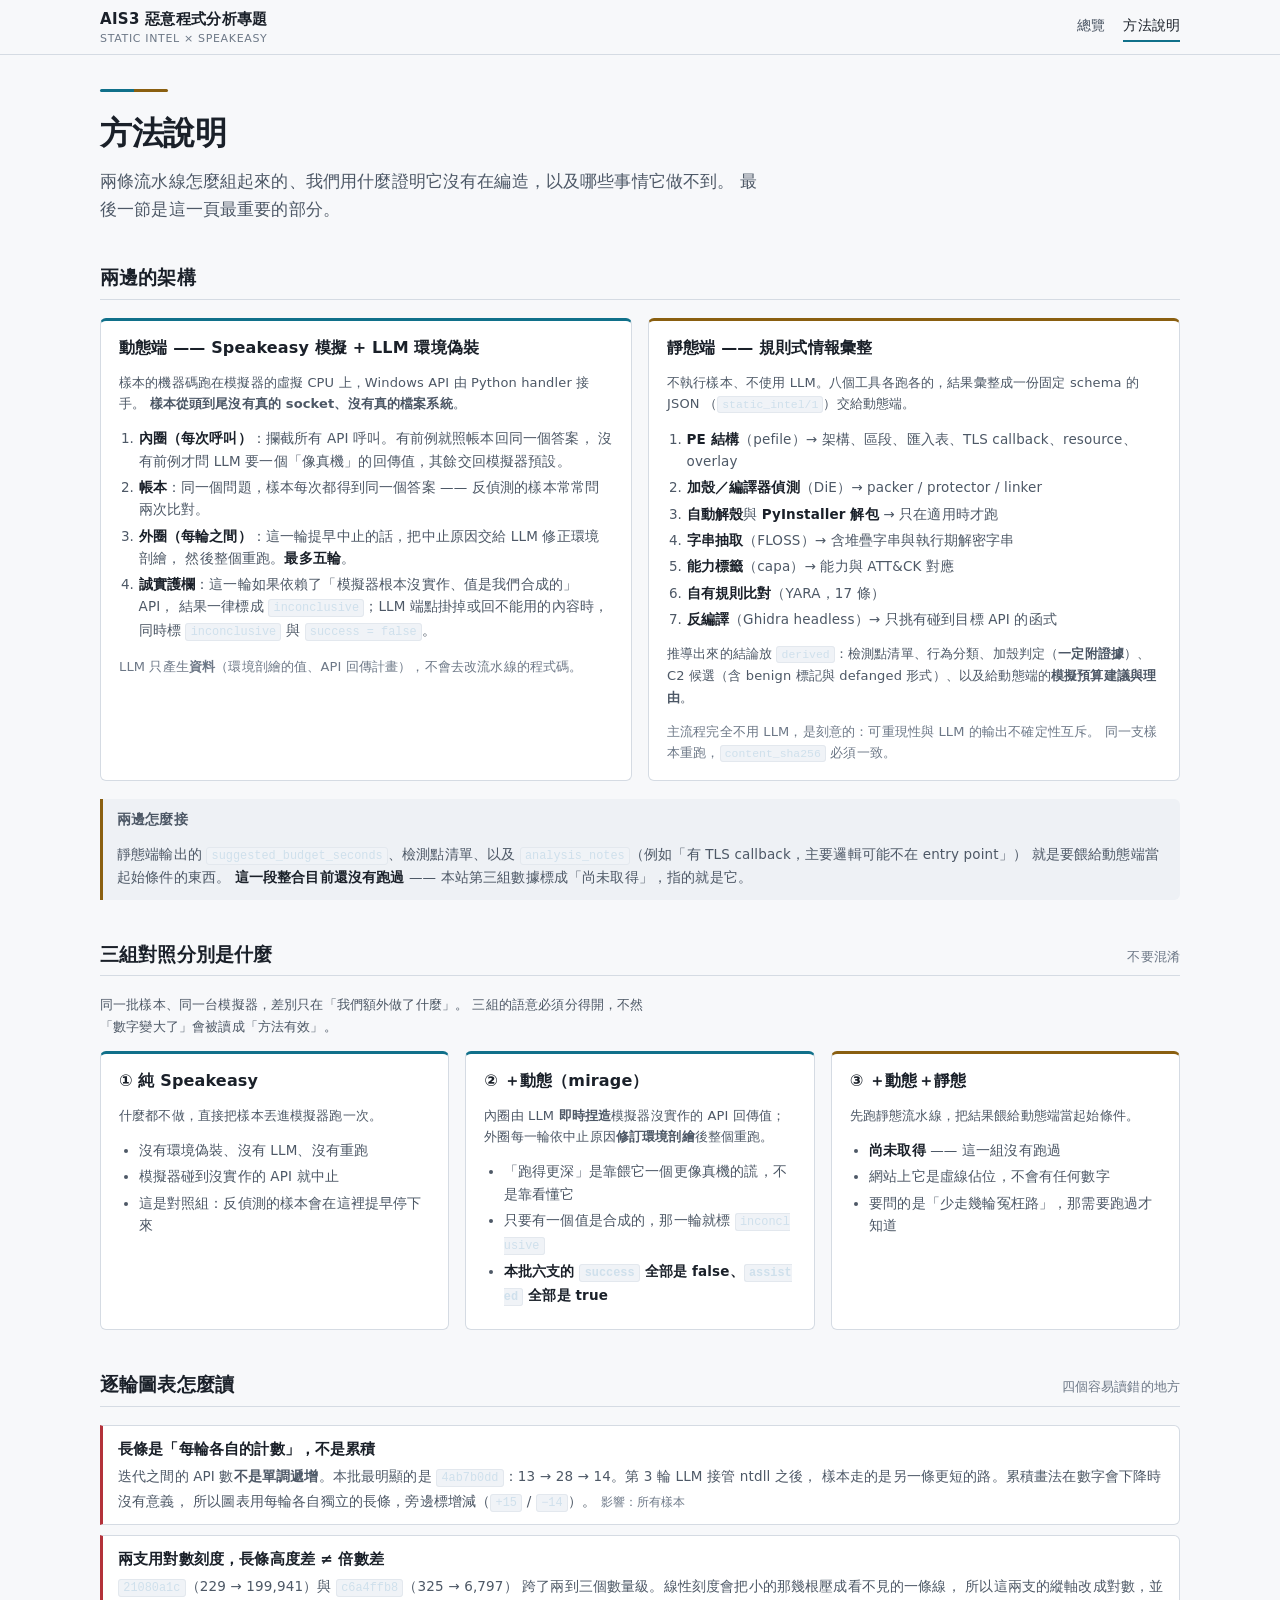
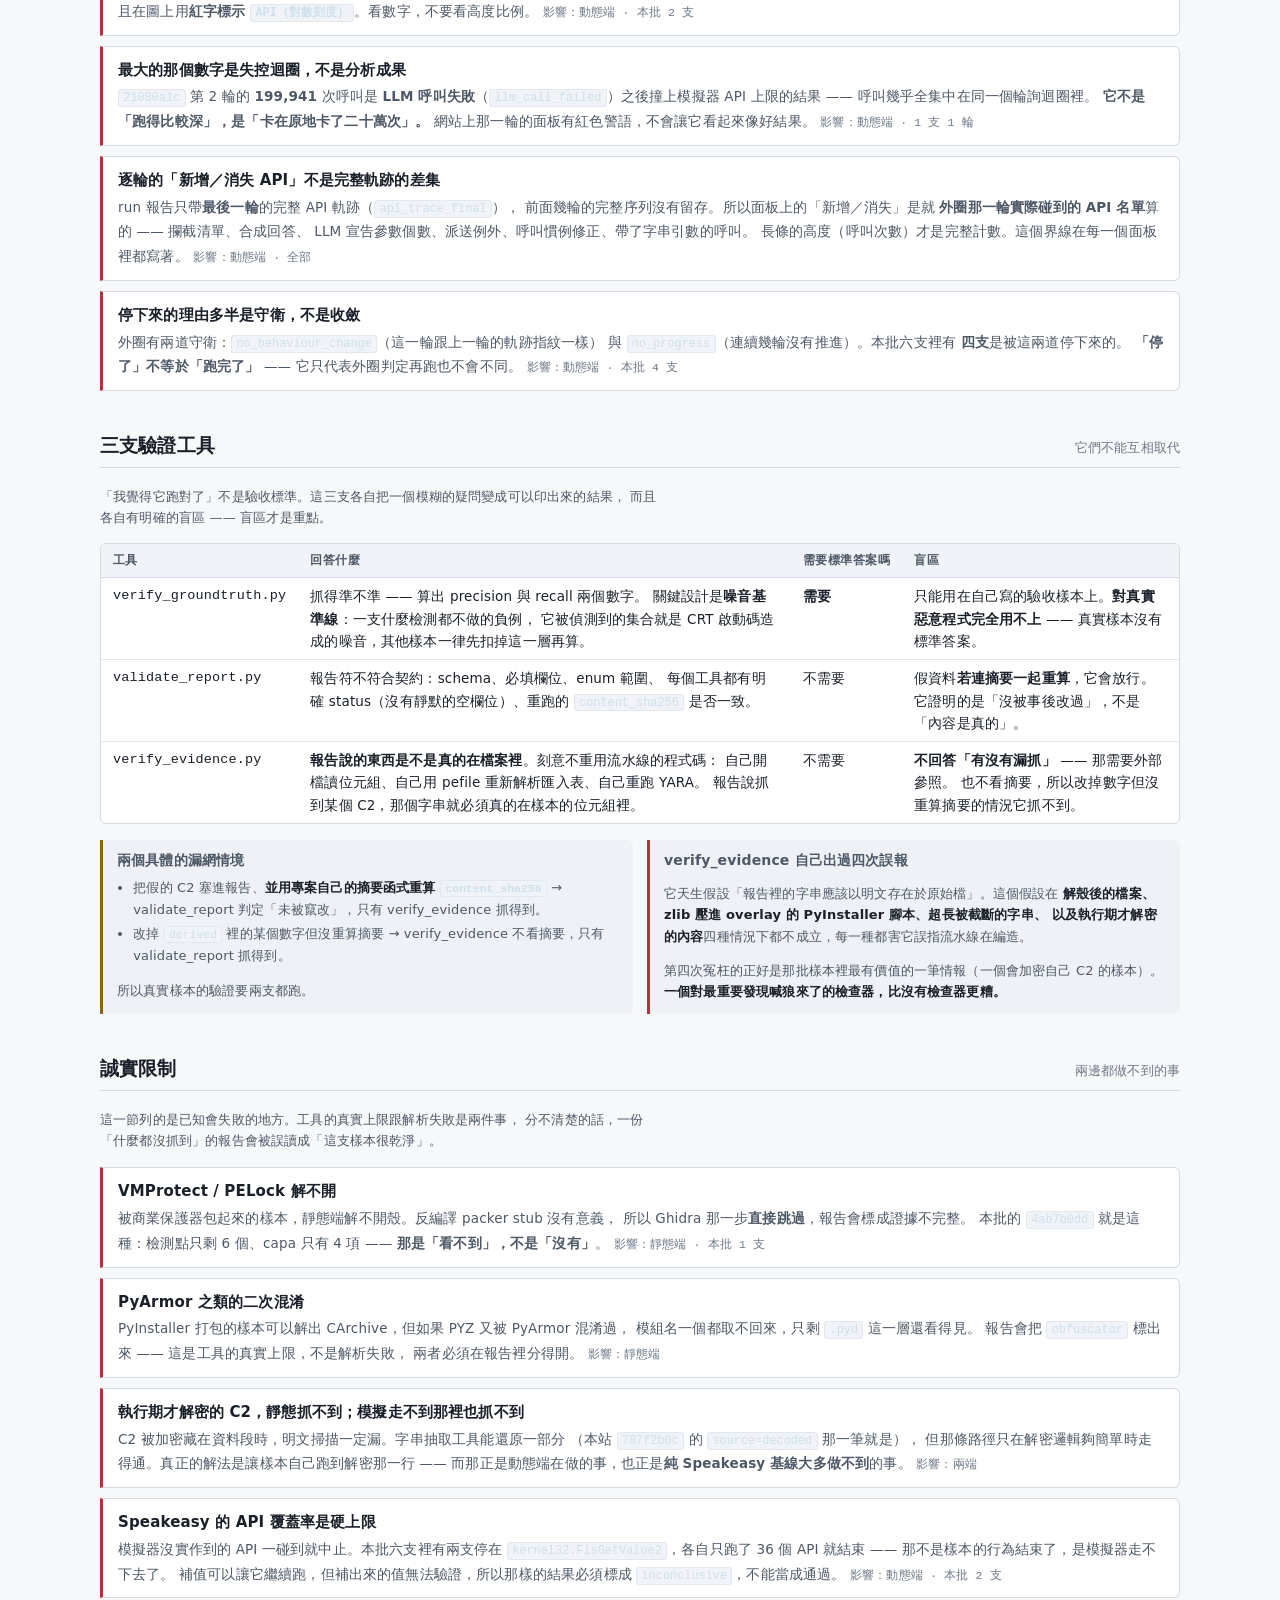
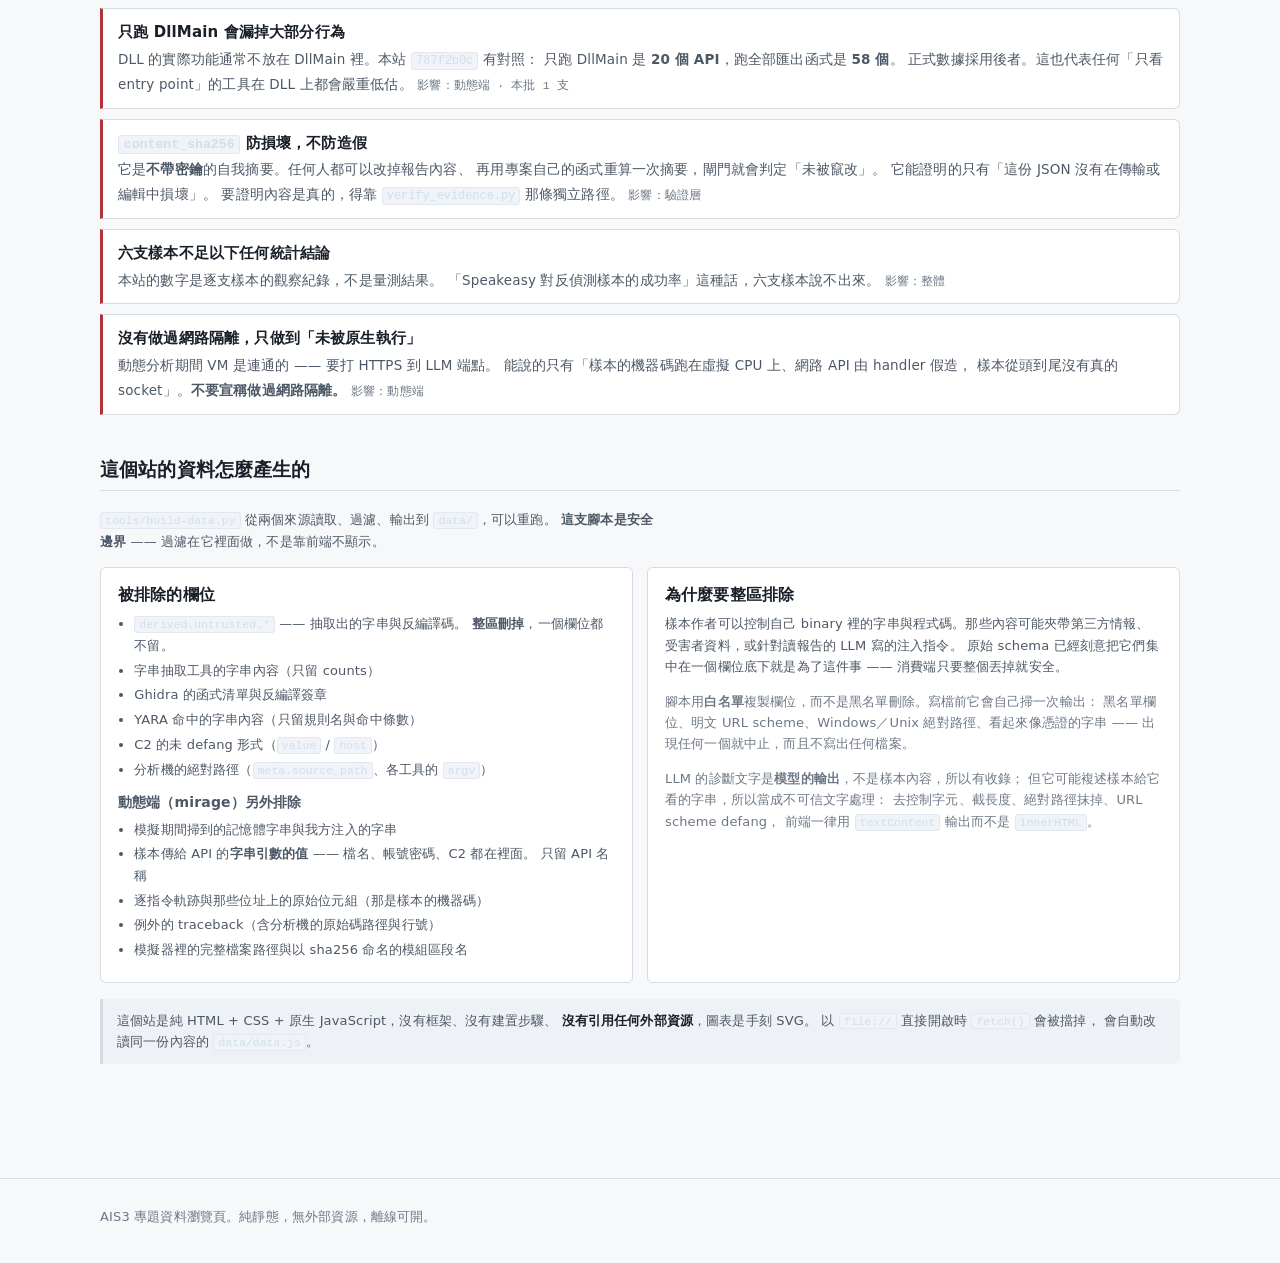
==== method.html @ 7893c872 "initial" ====
<!DOCTYPE html>
<html lang="zh-Hant">
<head>
<meta charset="utf-8">
<meta name="viewport" content="width=device-width, initial-scale=1">
<title>方法說明 —— AIS3 惡意程式分析專題</title>
<meta name="description" content="動態端與靜態端的架構、三支驗證工具各自的盲區，以及兩邊做不到的事。">
<link rel="stylesheet" href="css/style.css">
</head>
<body>
<a class="skip-link" href="#main">跳到主要內容</a>

<header class="site-head">
  <div class="wrap">
    <a class="brand" href="index.html">AIS3 惡意程式分析專題<span class="brand-sub">static intel × speakeasy</span></a>
    <nav class="site-nav" aria-label="主選單">
      <a href="index.html">總覽</a>
      <a href="method.html">方法說明</a>
    </nav>
  </div>
</header>

<main id="main">
<div class="wrap">

  <section class="hero">
    <div class="rule-accent" aria-hidden="true"></div>
    <h1>方法說明</h1>
    <p class="hero-sub">
      兩條流水線怎麼組起來的、我們用什麼證明它沒有在編造，以及哪些事情它做不到。
      最後一節是這一頁最重要的部分。
    </p>
  </section>

  <!-- ============================================================ 架構 -->
  <section class="section">
    <h2>兩邊的架構</h2>
    <div class="arch-col">

      <div class="arch-box dyn">
        <h3>動態端 —— Speakeasy 模擬 + LLM 環境偽裝</h3>
        <p class="small muted">
          樣本的機器碼跑在模擬器的虛擬 CPU 上，Windows API 由 Python handler 接手。
          <strong>樣本從頭到尾沒有真的 socket、沒有真的檔案系統</strong>。
        </p>
        <ol>
          <li><strong>內圈（每次呼叫）</strong>：攔截所有 API 呼叫。有前例就照帳本回同一個答案，
            沒有前例才問 LLM 要一個「像真機」的回傳值，其餘交回模擬器預設。</li>
          <li><strong>帳本</strong>：同一個問題，樣本每次都得到同一個答案 —— 反偵測的樣本常常問兩次比對。</li>
          <li><strong>外圈（每輪之間）</strong>：這一輪提早中止的話，把中止原因交給 LLM 修正環境剖繪，
            然後整個重跑。<strong>最多五輪</strong>。</li>
          <li><strong>誠實護欄</strong>：這一輪如果依賴了「模擬器根本沒實作、值是我們合成的」API，
            結果一律標成 <code>inconclusive</code>；LLM 端點掛掉或回不能用的內容時，
            同時標 <code>inconclusive</code> 與 <code>success = false</code>。</li>
        </ol>
        <p class="small faint" style="margin-bottom:0">
          LLM 只產生<strong>資料</strong>（環境剖繪的值、API 回傳計畫），不會去改流水線的程式碼。
        </p>
      </div>

      <div class="arch-box sta">
        <h3>靜態端 —— 規則式情報彙整</h3>
        <p class="small muted">
          不執行樣本、不使用 LLM。八個工具各跑各的，結果彙整成一份固定 schema 的 JSON
          （<code>static_intel/1</code>）交給動態端。
        </p>
        <ol>
          <li><strong>PE 結構</strong>（pefile）→ 架構、區段、匯入表、TLS callback、resource、overlay</li>
          <li><strong>加殼／編譯器偵測</strong>（DiE）→ packer / protector / linker</li>
          <li><strong>自動解殼</strong>與 <strong>PyInstaller 解包</strong> → 只在適用時才跑</li>
          <li><strong>字串抽取</strong>（FLOSS）→ 含堆疊字串與執行期解密字串</li>
          <li><strong>能力標籤</strong>（capa）→ 能力與 ATT&amp;CK 對應</li>
          <li><strong>自有規則比對</strong>（YARA，17 條）</li>
          <li><strong>反編譯</strong>（Ghidra headless）→ 只挑有碰到目標 API 的函式</li>
        </ol>
        <p class="small muted">
          推導出來的結論放 <code>derived</code>：檢測點清單、行為分類、加殼判定（<strong>一定附證據</strong>）、
          C2 候選（含 benign 標記與 defanged 形式）、以及給動態端的<strong>模擬預算建議與理由</strong>。
        </p>
        <p class="small faint" style="margin-bottom:0">
          主流程完全不用 LLM，是刻意的：可重現性與 LLM 的輸出不確定性互斥。
          同一支樣本重跑，<code>content_sha256</code> 必須一致。
        </p>
      </div>

    </div>

    <div class="note sta" style="margin-top:18px">
      <h4>兩邊怎麼接</h4>
      <p style="margin-bottom:0">
        靜態端輸出的 <code>suggested_budget_seconds</code>、檢測點清單、以及
        <code>analysis_notes</code>（例如「有 TLS callback，主要邏輯可能不在 entry point」）
        就是要餵給動態端當起始條件的東西。
        <strong>這一段整合目前還沒有跑過</strong> —— 本站第三組數據標成「尚未取得」，指的就是它。
      </p>
    </div>
  </section>

  <!-- ================================================== 三組對照 -->
  <section class="section">
    <h2>三組對照分別是什麼<span class="h2-note">不要混淆</span></h2>
    <p class="lede small">
      同一批樣本、同一台模擬器，差別只在「我們額外做了什麼」。
      三組的語意必須分得開，不然「數字變大了」會被讀成「方法有效」。
    </p>

    <div class="arch-col" style="margin-top:14px">
      <div class="arch-box dyn">
        <h3>① 純 Speakeasy</h3>
        <p class="small muted">什麼都不做，直接把樣本丟進模擬器跑一次。</p>
        <ul>
          <li>沒有環境偽裝、沒有 LLM、沒有重跑</li>
          <li>模擬器碰到沒實作的 API 就中止</li>
          <li>這是對照組：反偵測的樣本會在這裡提早停下來</li>
        </ul>
      </div>
      <div class="arch-box dyn">
        <h3>② ＋動態（mirage）</h3>
        <p class="small muted">
          內圈由 LLM <strong>即時捏造</strong>模擬器沒實作的 API 回傳值；
          外圈每一輪依中止原因<strong>修訂環境剖繪</strong>後整個重跑。
        </p>
        <ul>
          <li>「跑得更深」是靠餵它一個更像真機的謊，不是靠看懂它</li>
          <li>只要有一個值是合成的，那一輪就標 <code>inconclusive</code></li>
          <li><strong>本批六支的 <code>success</code> 全部是 false、<code>assisted</code>
            全部是 true</strong></li>
        </ul>
      </div>
      <div class="arch-box sta">
        <h3>③ ＋動態＋靜態</h3>
        <p class="small muted">先跑靜態流水線，把結果餵給動態端當起始條件。</p>
        <ul>
          <li><strong>尚未取得</strong> —— 這一組沒有跑過</li>
          <li>網站上它是虛線佔位，不會有任何數字</li>
          <li>要問的是「少走幾輪冤枉路」，那需要跑過才知道</li>
        </ul>
      </div>
    </div>
  </section>

  <!-- ============================================ 逐輪圖表怎麼讀 -->
  <section class="section">
    <h2>逐輪圖表怎麼讀<span class="h2-note">四個容易讀錯的地方</span></h2>

    <ul class="limits" style="margin-top:16px">
      <li>
        <span class="lim-title">長條是「每輪各自的計數」，不是累積</span>
        <span class="lim-body">
          迭代之間的 API 數<strong>不是單調遞增</strong>。本批最明顯的是
          <code>4ab7b0dd</code>：13 → 28 → 14。第 3 輪 LLM 接管 ntdll 之後，
          樣本走的是另一條更短的路。累積畫法在數字會下降時沒有意義，
          所以圖表用每輪各自獨立的長條，旁邊標增減（<code>+15</code> / <code>−14</code>）。
        </span>
        <span class="lim-side">影響：所有樣本</span>
      </li>

      <li>
        <span class="lim-title">兩支用對數刻度，長條高度差 ≠ 倍數差</span>
        <span class="lim-body">
          <code>21080a1c</code>（229 → 199,941）與 <code>c6a4ffb8</code>（325 → 6,797）
          跨了兩到三個數量級。線性刻度會把小的那幾根壓成看不見的一條線，
          所以這兩支的縱軸改成對數，並且在圖上用<strong>紅字標示
          <code>API（對數刻度）</code></strong>。看數字，不要看高度比例。
        </span>
        <span class="lim-side">影響：動態端 · 本批 2 支</span>
      </li>

      <li>
        <span class="lim-title">最大的那個數字是失控迴圈，不是分析成果</span>
        <span class="lim-body">
          <code>21080a1c</code> 第 2 輪的 <strong>199,941</strong> 次呼叫是
          <strong>LLM 呼叫失敗</strong>（<code>llm_call_failed</code>）之後撞上模擬器
          API 上限的結果 —— 呼叫幾乎全集中在同一個輪詢迴圈裡。
          <strong>它不是「跑得比較深」，是「卡在原地卡了二十萬次」。</strong>
          網站上那一輪的面板有紅色警語，不會讓它看起來像好結果。
        </span>
        <span class="lim-side">影響：動態端 · 1 支 1 輪</span>
      </li>

      <li>
        <span class="lim-title">逐輪的「新增／消失 API」不是完整軌跡的差集</span>
        <span class="lim-body">
          run 報告只帶<strong>最後一輪</strong>的完整 API 軌跡（<code>api_trace_final</code>），
          前面幾輪的完整序列沒有留存。所以面板上的「新增／消失」是就
          <strong>外圈那一輪實際碰到的 API 名單</strong>算的 —— 攔截清單、合成回答、
          LLM 宣告參數個數、派送例外、呼叫慣例修正、帶了字串引數的呼叫。
          長條的高度（呼叫次數）才是完整計數。這個界線在每一個面板裡都寫著。
        </span>
        <span class="lim-side">影響：動態端 · 全部</span>
      </li>

      <li>
        <span class="lim-title">停下來的理由多半是守衛，不是收斂</span>
        <span class="lim-body">
          外圈有兩道守衛：<code>no_behaviour_change</code>（這一輪跟上一輪的軌跡指紋一樣）
          與 <code>no_progress</code>（連續幾輪沒有推進）。本批六支裡有
          <strong>四支</strong>是被這兩道停下來的。
          <strong>「停了」不等於「跑完了」</strong> —— 它只代表外圈判定再跑也不會不同。
        </span>
        <span class="lim-side">影響：動態端 · 本批 4 支</span>
      </li>
    </ul>
  </section>

  <!-- ==================================================== 驗證工具 -->
  <section class="section">
    <h2>三支驗證工具<span class="h2-note">它們不能互相取代</span></h2>
    <p class="lede small">
      「我覺得它跑對了」不是驗收標準。這三支各自把一個模糊的疑問變成可以印出來的結果，
      而且各自有明確的盲區 —— 盲區才是重點。
    </p>

    <div class="table-wrap" style="margin-top:14px">
      <table class="data" style="min-width:760px">
        <thead>
          <tr>
            <th>工具</th>
            <th>回答什麼</th>
            <th>需要標準答案嗎</th>
            <th>盲區</th>
          </tr>
        </thead>
        <tbody>
          <tr>
            <td class="m">verify_groundtruth.py</td>
            <td>抓得準不準 —— 算出 precision 與 recall 兩個數字。
                關鍵設計是<strong>噪音基準線</strong>：一支什麼檢測都不做的負例，
                它被偵測到的集合就是 CRT 啟動碼造成的噪音，其他樣本一律先扣掉這一層再算。</td>
            <td><strong>需要</strong></td>
            <td>只能用在自己寫的驗收樣本上。<strong>對真實惡意程式完全用不上</strong> ——
                真實樣本沒有標準答案。</td>
          </tr>
          <tr>
            <td class="m">validate_report.py</td>
            <td>報告符不符合契約：schema、必填欄位、enum 範圍、
                每個工具都有明確 status（沒有靜默的空欄位）、重跑的
                <code>content_sha256</code> 是否一致。</td>
            <td>不需要</td>
            <td>假資料<strong>若連摘要一起重算</strong>，它會放行。
                它證明的是「沒被事後改過」，不是「內容是真的」。</td>
          </tr>
          <tr>
            <td class="m">verify_evidence.py</td>
            <td><strong>報告說的東西是不是真的在檔案裡</strong>。刻意不重用流水線的程式碼：
                自己開檔讀位元組、自己用 pefile 重新解析匯入表、自己重跑 YARA。
                報告說抓到某個 C2，那個字串就必須真的在樣本的位元組裡。</td>
            <td>不需要</td>
            <td><strong>不回答「有沒有漏抓」</strong> —— 那需要外部參照。
                也不看摘要，所以改掉數字但沒重算摘要的情況它抓不到。</td>
          </tr>
        </tbody>
      </table>
    </div>

    <div class="grid grid-2" style="margin-top:16px">
      <div class="note warn">
        <h4>兩個具體的漏網情境</h4>
        <ul class="tight small">
          <li>把假的 C2 塞進報告、<strong>並用專案自己的摘要函式重算 <code>content_sha256</code></strong>
            → validate_report 判定「未被竄改」，只有 verify_evidence 抓得到。</li>
          <li>改掉 <code>derived</code> 裡的某個數字但沒重算摘要
            → verify_evidence 不看摘要，只有 validate_report 抓得到。</li>
        </ul>
        <p class="small" style="margin-bottom:0">所以真實樣本的驗證要兩支都跑。</p>
      </div>
      <div class="note bad">
        <h4>verify_evidence 自己出過四次誤報</h4>
        <p class="small">
          它天生假設「報告裡的字串應該以明文存在於原始檔」。這個假設在
          <strong>解殼後的檔案、zlib 壓進 overlay 的 PyInstaller 腳本、超長被截斷的字串、
          以及執行期才解密的內容</strong>四種情況下都不成立，每一種都害它誤指流水線在編造。
        </p>
        <p class="small" style="margin-bottom:0">
          第四次冤枉的正好是那批樣本裡最有價值的一筆情報（一個會加密自己 C2 的樣本）。
          <strong>一個對最重要發現喊狼來了的檢查器，比沒有檢查器更糟。</strong>
        </p>
      </div>
    </div>
  </section>

  <!-- ==================================================== 誠實限制 -->
  <section class="section">
    <h2>誠實限制<span class="h2-note">兩邊都做不到的事</span></h2>
    <p class="lede small">
      這一節列的是已知會失敗的地方。工具的真實上限跟解析失敗是兩件事，
      分不清楚的話，一份「什麼都沒抓到」的報告會被誤讀成「這支樣本很乾淨」。
    </p>

    <ul class="limits" style="margin-top:16px">

      <li>
        <span class="lim-title">VMProtect / PELock 解不開</span>
        <span class="lim-body">
          被商業保護器包起來的樣本，靜態端解不開殼。反編譯 packer stub 沒有意義，
          所以 Ghidra 那一步<strong>直接跳過</strong>，報告會標成證據不完整。
          本批的 <code>4ab7b0dd</code> 就是這種：檢測點只剩 6 個、capa 只有 4 項 ——
          <strong>那是「看不到」，不是「沒有」</strong>。
        </span>
        <span class="lim-side">影響：靜態端 · 本批 1 支</span>
      </li>

      <li>
        <span class="lim-title">PyArmor 之類的二次混淆</span>
        <span class="lim-body">
          PyInstaller 打包的樣本可以解出 CArchive，但如果 PYZ 又被 PyArmor 混淆過，
          模組名一個都取不回來，只剩 <code>.pyd</code> 這一層還看得見。
          報告會把 <code>obfuscator</code> 標出來 —— 這是工具的真實上限，不是解析失敗，
          兩者必須在報告裡分得開。
        </span>
        <span class="lim-side">影響：靜態端</span>
      </li>

      <li>
        <span class="lim-title">執行期才解密的 C2，靜態抓不到；模擬走不到那裡也抓不到</span>
        <span class="lim-body">
          C2 被加密藏在資料段時，明文掃描一定漏。字串抽取工具能還原一部分
          （本站 <code>787f2b0c</code> 的 <code>source=decoded</code> 那一筆就是），
          但那條路徑只在解密邏輯夠簡單時走得通。真正的解法是讓樣本自己跑到解密那一行 ——
          而那正是動態端在做的事，也正是<strong>純 Speakeasy 基線大多做不到</strong>的事。
        </span>
        <span class="lim-side">影響：兩端</span>
      </li>

      <li>
        <span class="lim-title">Speakeasy 的 API 覆蓋率是硬上限</span>
        <span class="lim-body">
          模擬器沒實作到的 API 一碰到就中止。本批六支裡有兩支停在
          <code>kernel32.FlsGetValue2</code>，各自只跑了 36 個 API 就結束 ——
          那不是樣本的行為結束了，是模擬器走不下去了。
          補值可以讓它繼續跑，但補出來的值無法驗證，所以那樣的結果必須標成
          <code>inconclusive</code>，不能當成通過。
        </span>
        <span class="lim-side">影響：動態端 · 本批 2 支</span>
      </li>

      <li>
        <span class="lim-title">只跑 DllMain 會漏掉大部分行為</span>
        <span class="lim-body">
          DLL 的實際功能通常不放在 DllMain 裡。本站 <code>787f2b0c</code> 有對照：
          只跑 DllMain 是 <strong>20 個 API</strong>，跑全部匯出函式是 <strong>58 個</strong>。
          正式數據採用後者。這也代表任何「只看 entry point」的工具在 DLL 上都會嚴重低估。
        </span>
        <span class="lim-side">影響：動態端 · 本批 1 支</span>
      </li>

      <li>
        <span class="lim-title"><code>content_sha256</code> 防損壞，不防造假</span>
        <span class="lim-body">
          它是<strong>不帶密鑰</strong>的自我摘要。任何人都可以改掉報告內容、
          再用專案自己的函式重算一次摘要，閘門就會判定「未被竄改」。
          它能證明的只有「這份 JSON 沒有在傳輸或編輯中損壞」。
          要證明內容是真的，得靠 <code>verify_evidence.py</code> 那條獨立路徑。
        </span>
        <span class="lim-side">影響：驗證層</span>
      </li>

      <li>
        <span class="lim-title">六支樣本不足以下任何統計結論</span>
        <span class="lim-body">
          本站的數字是逐支樣本的觀察紀錄，不是量測結果。
          「Speakeasy 對反偵測樣本的成功率」這種話，六支樣本說不出來。
        </span>
        <span class="lim-side">影響：整體</span>
      </li>

      <li>
        <span class="lim-title">沒有做過網路隔離，只做到「未被原生執行」</span>
        <span class="lim-body">
          動態分析期間 VM 是連通的 —— 要打 HTTPS 到 LLM 端點。
          能說的只有「樣本的機器碼跑在虛擬 CPU 上、網路 API 由 handler 假造，
          樣本從頭到尾沒有真的 socket」。<strong>不要宣稱做過網路隔離。</strong>
        </span>
        <span class="lim-side">影響：動態端</span>
      </li>

    </ul>
  </section>

  <!-- ==================================================== 資料處理 -->
  <section class="section">
    <h2>這個站的資料怎麼產生的</h2>
    <p class="lede small">
      <code>tools/build-data.py</code> 從兩個來源讀取、過濾、輸出到 <code>data/</code>，可以重跑。
      <strong>這支腳本是安全邊界</strong> —— 過濾在它裡面做，不是靠前端不顯示。
    </p>

    <div class="grid grid-2" style="margin-top:14px">
      <div class="card">
        <h3 style="margin-top:0">被排除的欄位</h3>
        <ul class="tight small muted">
          <li><code>derived.untrusted.*</code> —— 抽取出的字串與反編譯碼。
            <strong>整區刪掉</strong>，一個欄位都不留。</li>
          <li>字串抽取工具的字串內容（只留 counts）</li>
          <li>Ghidra 的函式清單與反編譯簽章</li>
          <li>YARA 命中的字串內容（只留規則名與命中條數）</li>
          <li>C2 的未 defang 形式（<code>value</code> / <code>host</code>）</li>
          <li>分析機的絕對路徑（<code>meta.source_path</code>、各工具的 <code>argv</code>）</li>
        </ul>
        <h4 style="margin-top:12px">動態端（mirage）另外排除</h4>
        <ul class="tight small muted">
          <li>模擬期間掃到的記憶體字串與我方注入的字串</li>
          <li>樣本傳給 API 的<strong>字串引數的值</strong> —— 檔名、帳號密碼、C2 都在裡面。
            只留 API 名稱</li>
          <li>逐指令軌跡與那些位址上的原始位元組（那是樣本的機器碼）</li>
          <li>例外的 traceback（含分析機的原始碼路徑與行號）</li>
          <li>模擬器裡的完整檔案路徑與以 sha256 命名的模組區段名</li>
        </ul>
      </div>
      <div class="card">
        <h3 style="margin-top:0">為什麼要整區排除</h3>
        <p class="small muted" style="margin-top:0">
          樣本作者可以控制自己 binary 裡的字串與程式碼。那些內容可能夾帶第三方情報、
          受害者資料，或針對讀報告的 LLM 寫的注入指令。
          原始 schema 已經刻意把它們集中在一個欄位底下就是為了這件事 ——
          消費端只要整個丟掉就安全。
        </p>
        <p class="small faint">
          腳本用<strong>白名單</strong>複製欄位，而不是黑名單刪除。寫檔前它會自己掃一次輸出：
          黑名單欄位、明文 URL scheme、Windows／Unix 絕對路徑、看起來像憑證的字串 ——
          出現任何一個就中止，而且不寫出任何檔案。
        </p>
        <p class="small faint" style="margin-bottom:0">
          LLM 的診斷文字是<strong>模型的輸出</strong>，不是樣本內容，所以有收錄；
          但它可能複述樣本給它看的字串，所以當成不可信文字處理：
          去控制字元、截長度、絕對路徑抹掉、URL scheme defang，
          前端一律用 <code>textContent</code> 輸出而不是 <code>innerHTML</code>。
        </p>
      </div>
    </div>

    <div class="note" style="margin-top:16px">
      <p class="small" style="margin-bottom:0">
        這個站是純 HTML + CSS + 原生 JavaScript，沒有框架、沒有建置步驟、
        <strong>沒有引用任何外部資源</strong>，圖表是手刻 SVG。
        以 <code>file://</code> 直接開啟時 <code>fetch()</code> 會被擋掉，
        會自動改讀同一份內容的 <code>data/data.js</code>。
      </p>
    </div>
  </section>

</div>
</main>

<footer class="site-foot">
  <div class="wrap">
    <p>AIS3 專題資料瀏覽頁。純靜態，無外部資源，離線可開。</p>
  </div>
</footer>

<script src="js/app.js"></script>
<script>AIS3.markNav();</script>
</body>
</html>
---- css/style.css ----
/* AIS3 惡意程式分析專題 —— 純手寫樣式，沒有框架、沒有 CDN。 */

:root {
  --bg:        #0c0f13;
  --bg-soft:   #11151b;
  --panel:     #141920;
  --panel-2:   #1a212a;
  --line:      #232c37;
  --line-soft: #1c232c;
  --fg:        #dde5ee;
  --fg-dim:    #94a1b1;
  --fg-faint:  #6b7684;

  /* 動態端（Speakeasy / mirage） */
  --dyn:       #35b8d6;
  --dyn-deep:  #1d7f96;
  --dyn-soft:  rgba(53, 184, 214, 0.13);

  /* 靜態端（static_intel） */
  --sta:       #e0a33e;
  --sta-deep:  #9c6f1f;
  --sta-soft:  rgba(224, 163, 62, 0.13);

  --good:      #56c98d;
  --bad:       #e2646b;
  --warn:      #d9a441;
  --pending:   #5c6775;

  /* 圖表：基線用靜態端的琥珀色、mirage 用動態端的青色，
     一眼分得出「哪一根是沒有 LLM 介入的」。 */
  --base-bar:  #b8862c;
  --head-bg:   rgba(12, 15, 19, 0.94);
  --bar-stroke: var(--bg);
  --focus-ring: #ffffff;

  --mono: ui-monospace, SFMono-Regular, "Cascadia Mono", "Consolas",
          "Roboto Mono", Menlo, monospace;
  --sans: system-ui, -apple-system, "Segoe UI", "Noto Sans TC",
          "Microsoft JhengHei", "PingFang TC", sans-serif;

  --radius: 6px;
}

/* 淺色：只換變數，元件本身不分岔。
   圖表的顏色也走變數，所以 SVG 一起跟著換。 */
@media (prefers-color-scheme: light) {
  :root {
    --bg:        #f7f8fa;
    --bg-soft:   #eef1f5;
    --panel:     #ffffff;
    --panel-2:   #f0f3f7;
    --line:      #d5dbe3;
    --line-soft: #e3e8ee;
    --fg:        #1a2029;
    --fg-dim:    #4d5866;
    --fg-faint:  #6d7887;

    --dyn:       #10708a;
    --dyn-deep:  #0c5468;
    --dyn-soft:  rgba(16, 112, 138, 0.10);

    --sta:       #8a5f10;
    --sta-deep:  #6b4a0c;
    --sta-soft:  rgba(138, 95, 16, 0.10);

    --good:      #1d7d4c;
    --bad:       #b3323a;
    --warn:      #8a6412;
    --pending:   #8b95a3;

    --base-bar:  #b8862c;
    --head-bg:   rgba(247, 248, 250, 0.94);
    --focus-ring: #1a2029;
  }
}

* { box-sizing: border-box; }

html { -webkit-text-size-adjust: 100%; }

body {
  margin: 0;
  background: var(--bg);
  color: var(--fg);
  font-family: var(--sans);
  font-size: 15px;
  line-height: 1.65;
  letter-spacing: 0.01em;
  /* 安全網：sha256、匯入表 API 名稱這類長字串在窄螢幕上不會把版面推寬。 */
  overflow-wrap: break-word;
}

a { color: var(--dyn); text-decoration: none; }
a:hover { text-decoration: underline; }

code, .mono, kbd {
  font-family: var(--mono);
  font-size: 0.88em;
  letter-spacing: 0;
}

code {
  background: var(--panel-2);
  border: 1px solid var(--line-soft);
  border-radius: 3px;
  padding: 0.08em 0.36em;
  color: #cfe0ec;
  word-break: break-all;
}

hr { border: 0; border-top: 1px solid var(--line); margin: 2.4rem 0; }

/* ---------------------------------------------------------------- 版面 */

.wrap {
  max-width: 1120px;
  margin: 0 auto;
  padding: 0 20px;
}

.site-head {
  position: sticky;
  top: 0;
  z-index: 20;
  background: var(--head-bg);
  border-bottom: 1px solid var(--line);
  backdrop-filter: blur(6px);
}

.site-head .wrap {
  display: flex;
  align-items: center;
  gap: 20px;
  min-height: 54px;
  flex-wrap: wrap;
  padding-top: 6px;
  padding-bottom: 6px;
}

.brand {
  font-weight: 650;
  color: var(--fg);
  letter-spacing: 0.02em;
  white-space: nowrap;
}
.brand:hover { text-decoration: none; color: var(--dyn); }
.brand .brand-sub {
  display: block;
  font-size: 11px;
  font-weight: 400;
  color: var(--fg-faint);
  letter-spacing: 0.06em;
  text-transform: uppercase;
  line-height: 1.3;
}

.site-nav { display: flex; gap: 18px; margin-left: auto; flex-wrap: wrap; }
.site-nav a {
  color: var(--fg-dim);
  font-size: 14px;
  padding: 2px 0;
  border-bottom: 2px solid transparent;
}
.site-nav a:hover { color: var(--fg); text-decoration: none; }
.site-nav a[aria-current="page"] {
  color: var(--fg);
  border-bottom-color: var(--dyn);
}

main { padding: 34px 0 72px; }

.site-foot {
  border-top: 1px solid var(--line);
  padding: 22px 0 40px;
  color: var(--fg-faint);
  font-size: 13px;
}
.site-foot p { margin: 0.35em 0; }

/* ---------------------------------------------------------------- 標題 */

h1, h2, h3, h4 { line-height: 1.35; margin: 0 0 0.5em; font-weight: 650; }
h1 { font-size: 27px; letter-spacing: -0.01em; }
h2 { font-size: 19px; }
h3 { font-size: 16px; }
h4 { font-size: 14px; color: var(--fg-dim); }

.section { margin: 0 0 42px; }
.section > h2 {
  display: flex;
  align-items: baseline;
  gap: 10px;
  padding-bottom: 8px;
  border-bottom: 1px solid var(--line);
  margin-bottom: 18px;
}
.section > h2 .h2-note {
  font-size: 12.5px;
  font-weight: 400;
  color: var(--fg-faint);
  margin-left: auto;
}
.section.dyn > h2 { border-bottom-color: var(--dyn-deep); }
.section.sta > h2 { border-bottom-color: var(--sta-deep); }

.lede { color: var(--fg-dim); max-width: 68ch; }
.muted { color: var(--fg-dim); }
.faint { color: var(--fg-faint); }
.small { font-size: 13px; }

/* ---------------------------------------------------------------- 首頁 */

.hero { margin-bottom: 42px; }
.hero h1 { font-size: 32px; margin-bottom: 12px; }
.hero .hero-sub { font-size: 17px; color: var(--fg-dim); max-width: 62ch; margin: 0 0 18px; }
.hero .hero-meta { font-size: 13px; color: var(--fg-faint); }

.rule-accent {
  height: 3px;
  width: 68px;
  background: linear-gradient(90deg, var(--dyn) 0 50%, var(--sta) 50% 100%);
  border-radius: 2px;
  margin-bottom: 20px;
}

/* ---------------------------------------------------------------- 卡片 */

.grid { display: grid; gap: 14px; }
.grid-3 { grid-template-columns: repeat(auto-fit, minmax(260px, 1fr)); }
.grid-2 { grid-template-columns: repeat(auto-fit, minmax(310px, 1fr)); }
.grid-samples { grid-template-columns: repeat(auto-fit, minmax(272px, 1fr)); }

.card {
  background: var(--panel);
  border: 1px solid var(--line);
  border-radius: var(--radius);
  padding: 16px 17px;
}

.track-card { display: flex; flex-direction: column; gap: 9px; position: relative; }
.track-card::before {
  content: "";
  position: absolute;
  inset: -1px auto -1px -1px;
  width: 3px;
  border-radius: var(--radius) 0 0 var(--radius);
  background: var(--line);
}
.track-card.acc-dynamic::before { background: var(--dyn); }
.track-card.acc-static::before  { background: var(--sta); }
.track-card.is-pending::before  { background: repeating-linear-gradient(
    180deg, var(--pending) 0 5px, transparent 5px 10px); }

.track-card h3 { margin: 0; font-size: 15.5px; }
.track-card p { margin: 0; font-size: 13.5px; color: var(--fg-dim); }
.track-card .track-detail {
  font-size: 12.5px;
  color: var(--fg-faint);
  border-top: 1px dashed var(--line);
  padding-top: 8px;
  margin-top: 2px;
}

/* 樣本卡 */
.sample-card {
  display: block;
  color: inherit;
  transition: border-color .12s, background .12s;
}
.sample-card:hover {
  text-decoration: none;
  border-color: var(--dyn-deep);
  background: var(--panel-2);
}
.sample-card .sc-id {
  font-family: var(--mono);
  font-size: 17px;
  color: var(--dyn);
  letter-spacing: 0.02em;
}
.sample-card .sc-sub { font-size: 12px; color: var(--fg-faint); margin-bottom: 10px; }
.sample-card .sc-stats {
  display: grid;
  grid-template-columns: repeat(2, minmax(0, 1fr));
  gap: 4px 14px;
  font-size: 12.5px;
  border-top: 1px solid var(--line-soft);
  padding-top: 9px;
  margin-top: 9px;
}
.sample-card .sc-stats > div { display: flex; justify-content: space-between; gap: 8px; }
.sample-card .sc-stats dt, .sample-card .sc-stats .k { color: var(--fg-faint); }
.sample-card .sc-stats .v { font-family: var(--mono); color: var(--fg); }

/* ---------------------------------------------------------------- 標籤 */

.pill {
  display: inline-block;
  font-size: 11.5px;
  line-height: 1.5;
  padding: 1px 8px;
  border-radius: 999px;
  border: 1px solid var(--line);
  color: var(--fg-dim);
  background: var(--panel-2);
  white-space: nowrap;
}
.pill.ok      { color: var(--good); border-color: rgba(86,201,141,.4); background: rgba(86,201,141,.1); }
.pill.bad     { color: var(--bad);  border-color: rgba(226,100,107,.4); background: rgba(226,100,107,.1); }
.pill.warn    { color: var(--warn); border-color: rgba(217,164,65,.4);  background: rgba(217,164,65,.1); }
.pill.dyn     { color: var(--dyn);  border-color: rgba(53,184,214,.4);  background: var(--dyn-soft); }
.pill.sta     { color: var(--sta);  border-color: rgba(224,163,62,.4);  background: var(--sta-soft); }
.pill.pending { color: var(--fg-faint); border-style: dashed; }
.pill.mono    { font-family: var(--mono); }

.pill-row { display: flex; flex-wrap: wrap; gap: 6px; }

.tag-list { display: flex; flex-wrap: wrap; gap: 6px; margin: 0; padding: 0; list-style: none; }
.tag-list li {
  font-family: var(--mono);
  font-size: 12px;
  padding: 2px 8px;
  border-radius: 3px;
  background: var(--panel-2);
  border: 1px solid var(--line-soft);
  color: var(--fg-dim);
  max-width: 100%;
  overflow-wrap: anywhere;
}
.tag-list.sta li { border-color: rgba(224,163,62,.3); color: #edc887; }

/* ---------------------------------------------------------------- 表格 */

.table-wrap {
  overflow-x: auto;
  border: 1px solid var(--line);
  border-radius: var(--radius);
  background: var(--panel);
  -webkit-overflow-scrolling: touch;
}

table.data {
  border-collapse: collapse;
  width: 100%;
  min-width: 520px;
  font-size: 13.5px;
}
table.data caption {
  text-align: left;
  padding: 10px 14px;
  color: var(--fg-faint);
  font-size: 12.5px;
  border-bottom: 1px solid var(--line-soft);
}
table.data th, table.data td {
  padding: 7px 12px;
  text-align: left;
  border-bottom: 1px solid var(--line-soft);
  vertical-align: top;
}
table.data thead th {
  position: sticky;
  top: 0;
  background: var(--panel-2);
  color: var(--fg-dim);
  font-weight: 600;
  font-size: 12px;
  letter-spacing: 0.04em;
  white-space: nowrap;
  border-bottom: 1px solid var(--line);
}
table.data tbody tr:last-child td { border-bottom: 0; }
table.data tbody tr:hover { background: rgba(255,255,255,.022); }
table.data td.num { text-align: right; font-family: var(--mono); }
table.data td.m, table.data th.m { font-family: var(--mono); }
table.data td.wrap-any { word-break: break-all; }

/* ---------------------------------------------------------------- 定義列表 */

.kv {
  display: grid;
  grid-template-columns: max-content minmax(0, 1fr);
  gap: 5px 18px;
  margin: 0;
  font-size: 13.5px;
}
.kv dt { color: var(--fg-faint); }
.kv dd { margin: 0; font-family: var(--mono); word-break: break-all; }
.kv dd.plain { font-family: var(--sans); }

/* ---------------------------------------------------------------- 提示框 */

.note {
  border-left: 3px solid var(--line);
  background: var(--bg-soft);
  padding: 11px 14px;
  border-radius: 0 var(--radius) var(--radius) 0;
  font-size: 13.5px;
  color: var(--fg-dim);
}
.note.dyn  { border-left-color: var(--dyn); }
.note.sta  { border-left-color: var(--sta); }
.note.warn { border-left-color: var(--warn); }
.note.bad  { border-left-color: var(--bad); }
.note > :first-child { margin-top: 0; }
.note > :last-child { margin-bottom: 0; }
.note strong { color: var(--fg); }

.pending-box {
  border: 1px dashed var(--pending);
  border-radius: var(--radius);
  padding: 14px 16px;
  color: var(--fg-faint);
  font-size: 13.5px;
  background: repeating-linear-gradient(
    135deg, rgba(255,255,255,.012) 0 10px, transparent 10px 20px);
}
.pending-box strong { color: var(--fg-dim); }

/* ---------------------------------------------------------------- 圖表 */

.chart-box {
  background: var(--panel);
  border: 1px solid var(--line);
  border-radius: var(--radius);
  padding: 14px 12px 8px;
}
.chart-svg { display: block; width: 100%; height: auto; }

.chart-svg .grid-line { stroke: var(--line-soft); stroke-width: 1; }
.chart-svg .axis-line { stroke: var(--line); stroke-width: 1; }
.chart-svg .axis-text {
  fill: var(--fg-faint);
  font-size: 11px;
  font-family: var(--mono);
}
.chart-svg .axis-text.sub { font-size: 9.5px; font-family: var(--sans); }
.chart-svg .axis-title { fill: var(--fg-faint); font-size: 11.5px; font-family: var(--sans); }
/* 對數刻度一定要用顏色喊出來 —— 不然長條的高度差會被讀成倍數差。 */
.chart-svg .axis-title.is-log { fill: var(--bad); font-weight: 700; font-size: 12px; }
.chart-svg .bar-label { fill: var(--fg-dim); font-size: 11.5px; font-family: var(--mono); }
.chart-svg .delta-label { font-size: 11px; font-family: var(--mono); font-weight: 700; }
.chart-svg .delta-label.up { fill: var(--good); }
.chart-svg .delta-label.down { fill: var(--bad); }

.chart-svg .seg { cursor: pointer; }
.chart-svg .seg rect { stroke: var(--bar-stroke); stroke-width: 1; transition: opacity .1s; }
.chart-svg .seg:hover rect { opacity: .78; }
.chart-svg .seg.is-active rect { stroke: var(--focus-ring); stroke-width: 1.6; }
.chart-svg .seg:focus { outline: none; }
.chart-svg .seg:focus-visible rect { stroke: var(--focus-ring); stroke-width: 2; }

.chart-svg .ghost rect {
  fill: rgba(255,255,255,.018);
  stroke: var(--pending);
  stroke-width: 1.2;
  stroke-dasharray: 5 4;
}
.chart-svg .ghost:hover rect { fill: rgba(255,255,255,.05); }
.chart-svg .ghost text { fill: var(--pending); font-size: 15px; font-family: var(--mono); }
.chart-svg .ghost.is-active rect { stroke: var(--fg-dim); }

.seg-list {
  list-style: none;
  margin: 12px 0 0;
  padding: 0;
  display: grid;
  gap: 4px;
}
.seg-list button {
  display: flex;
  align-items: center;
  gap: 10px;
  width: 100%;
  text-align: left;
  background: var(--panel-2);
  border: 1px solid var(--line-soft);
  border-radius: 4px;
  color: var(--fg-dim);
  font: inherit;
  font-size: 13px;
  padding: 6px 10px;
  cursor: pointer;
}
.seg-list button:hover { border-color: var(--dyn-deep); color: var(--fg); }
.seg-list button[aria-pressed="true"] {
  border-color: var(--dyn);
  background: var(--dyn-soft);
  color: var(--fg);
}
.seg-list .swatch {
  width: 11px; height: 11px; border-radius: 2px; flex: 0 0 auto;
}
.seg-list .seg-name { font-family: var(--mono); flex: 1 1 auto; word-break: break-all; }
.seg-list .seg-n { font-family: var(--mono); color: var(--fg-faint); }
.seg-list button.ghost-btn { border-style: dashed; }

.detail-panel {
  margin-top: 14px;
  border: 1px solid var(--line);
  border-left: 3px solid var(--dyn);
  border-radius: 0 var(--radius) var(--radius) 0;
  background: var(--bg-soft);
  padding: 14px 16px;
}
.detail-panel.is-pending { border-left-color: var(--pending); border-left-style: dashed; }
.detail-panel h3 { margin: 0 0 4px; font-size: 14.5px; }
.detail-panel .dp-sub { font-size: 12.5px; color: var(--fg-faint); margin: 0 0 10px; }
.detail-panel ol.api-list {
  margin: 0;
  padding-left: 2.2em;
  font-family: var(--mono);
  font-size: 12.5px;
  color: var(--fg);
  columns: 2;
  column-gap: 26px;
}
.detail-panel ol.api-list li {
  break-inside: avoid;
  margin-bottom: 1px;
  overflow-wrap: anywhere;
}
@media (max-width: 620px) { .detail-panel ol.api-list { columns: 1; } }

.chart-legend {
  display: flex;
  gap: 16px;
  flex-wrap: wrap;
  font-size: 12px;
  color: var(--fg-faint);
  margin-top: 10px;
  padding-top: 9px;
  border-top: 1px solid var(--line-soft);
}
.chart-legend span { display: inline-flex; align-items: center; gap: 6px; }
.chart-legend i {
  width: 14px; height: 10px; border-radius: 2px; display: inline-block;
  background: var(--dyn);
}
.chart-legend i.ghost-key {
  background: transparent;
  border: 1.2px dashed var(--pending);
}

/* --------------------------------------------- 展開面板裡的逐輪 API 差異 */

.detail-panel h4 {
  margin: 20px 0 8px;
  padding-top: 12px;
  border-top: 1px solid var(--line-soft);
  color: var(--fg);
  font-size: 14px;
}
.detail-panel h4:first-of-type { margin-top: 14px; }
.detail-panel h5 {
  margin: 12px 0 6px;
  font-size: 12.5px;
  font-weight: 600;
  letter-spacing: 0.04em;
  color: var(--fg-faint);
}
.detail-panel .subsec { margin-bottom: 12px; }
.detail-panel details { margin-top: 10px; }
.detail-panel summary { cursor: pointer; }

.diff-grid {
  display: grid;
  grid-template-columns: repeat(auto-fit, minmax(240px, 1fr));
  gap: 12px;
}
.diff-col {
  border: 1px solid var(--line);
  border-radius: var(--radius);
  background: var(--panel);
  padding: 10px 12px;
  min-width: 0;
}
.diff-col.add { border-left: 3px solid var(--good); }
.diff-col.rem { border-left: 3px solid var(--bad); }
.diff-col h5 { margin-top: 0; }

.tag-list.add li { border-color: rgba(86,201,141,.42); color: var(--good); }
.tag-list.rem li { border-color: rgba(226,100,107,.42); color: var(--bad); }
.tag-list.warn li { border-color: rgba(217,164,65,.42); color: var(--warn); }

/* LLM 輸出：視覺上跟量測結果分開，免得被當成證據讀。 */
.llm-quote {
  margin-top: 16px;
  border: 1px dashed var(--line);
  border-left: 3px solid var(--pending);
  border-radius: 0 var(--radius) var(--radius) 0;
  background: var(--bg-soft);
  padding: 10px 14px;
}
.llm-quote h5 { margin-top: 0; }
.llm-quote p { font-size: 13px; color: var(--fg-dim); margin: 0 0 6px; }
.llm-quote p:last-child { margin-bottom: 0; }

/* ---------------------------------------------------------------- 流程圖 */

/* 明確給單一 minmax(0,1fr) 欄：auto 欄會被裡面的長字串撐到 max-content，
   在窄螢幕上把整頁推出橫向捲軸。 */
.flow { display: grid; grid-template-columns: minmax(0, 1fr); gap: 0; margin: 0; }
.flow .flow-node {
  display: grid;
  grid-template-columns: 26px minmax(9.5em, max-content) minmax(0, 1fr);
  gap: 12px;
  align-items: baseline;
  padding: 7px 12px;
  border: 1px solid var(--line);
  border-radius: var(--radius);
  background: var(--panel);
  font-size: 13.5px;
}
.flow .flow-node .fn-mark {
  font-family: var(--mono);
  text-align: center;
  font-size: 13px;
}
.flow .flow-node .fn-label { color: var(--fg); }
.flow .flow-node .fn-detail { color: var(--fg-dim); font-size: 13px; }
.flow .flow-node .fn-detail .fn-secs { color: var(--fg-faint); font-family: var(--mono); font-size: 12px; }
.flow .flow-node .fn-msg {
  grid-column: 2 / -1;
  color: var(--fg-faint);
  font-size: 12.5px;
  margin-top: 2px;
}

.flow .flow-node.is-ok      { border-left: 3px solid var(--sta); }
.flow .flow-node.is-ok .fn-mark { color: var(--sta); }
.flow .flow-node.is-na      { border-left: 3px solid var(--line); opacity: .68; border-style: dashed; }
.flow .flow-node.is-na .fn-mark { color: var(--fg-faint); }
.flow .flow-node.is-skipped { border-left: 3px solid var(--warn); }
.flow .flow-node.is-skipped .fn-mark { color: var(--warn); }
.flow .flow-node.is-fail    { border-left: 3px solid var(--bad); }
.flow .flow-node.is-fail .fn-mark { color: var(--bad); }

.flow .flow-arrow {
  width: 1px;
  height: 12px;
  background: var(--line);
  margin: 0 0 0 25px;
}
.flow .flow-cap {
  padding: 7px 12px;
  border: 1px dashed var(--line);
  border-radius: var(--radius);
  color: var(--fg-dim);
  font-size: 13px;
  background: var(--bg-soft);
  overflow-wrap: anywhere;
}

@media (max-width: 560px) {
  .flow .flow-node { grid-template-columns: 22px minmax(0, 1fr); }
  .flow .flow-node .fn-label,
  .flow .flow-node .fn-detail,
  .flow .flow-node .fn-msg { grid-column: 2 / -1; }
}

/* ---------------------------------------------------------------- 樣本頁 */

.sample-head { margin-bottom: 30px; }
.sample-head .sh-top { display: flex; align-items: baseline; gap: 14px; flex-wrap: wrap; }
.sample-head h1 { font-family: var(--mono); font-size: 30px; margin: 0; letter-spacing: 0.01em; }
.sample-head .sh-hash {
  font-family: var(--mono);
  font-size: 12px;
  color: var(--fg-faint);
  word-break: break-all;
  margin: 8px 0 12px;
}

.sample-nav {
  display: flex;
  gap: 8px;
  flex-wrap: wrap;
  margin-bottom: 26px;
  font-size: 13px;
}
.sample-nav a {
  font-family: var(--mono);
  padding: 3px 10px;
  border: 1px solid var(--line);
  border-radius: 4px;
  color: var(--fg-dim);
  background: var(--panel);
}
.sample-nav a:hover { text-decoration: none; border-color: var(--dyn-deep); color: var(--fg); }
.sample-nav a[aria-current="page"] {
  border-color: var(--dyn);
  color: var(--dyn);
  background: var(--dyn-soft);
}

.subsec { margin-bottom: 22px; }
.subsec > h3 {
  font-size: 13px;
  /* 不做 uppercase：capa / diec 這類工具名照慣例是小寫。 */
  letter-spacing: 0.06em;
  color: var(--fg-faint);
  margin-bottom: 9px;
  font-weight: 600;
}

.cat-grid { display: grid; grid-template-columns: repeat(auto-fit, minmax(180px, 1fr)); gap: 10px; }

.loading, .error-box {
  padding: 40px 0;
  color: var(--fg-faint);
  text-align: center;
  font-size: 14px;
}
.error-box { color: var(--bad); text-align: left; }

/* ---------------------------------------------------------------- 方法頁 */

.arch-col { display: grid; grid-template-columns: repeat(auto-fit, minmax(300px, 1fr)); gap: 16px; }
.arch-box { border: 1px solid var(--line); border-radius: var(--radius); background: var(--panel); padding: 16px 18px; }
.arch-box.dyn { border-top: 3px solid var(--dyn); }
.arch-box.sta { border-top: 3px solid var(--sta); }
.arch-box h3 { margin-top: 0; }
.arch-box ol, .arch-box ul { padding-left: 1.3em; margin: 0.4em 0; }
.arch-box li { margin-bottom: 0.3em; color: var(--fg-dim); font-size: 13.5px; }
.arch-box li strong { color: var(--fg); font-weight: 600; }

.limits { list-style: none; padding: 0; margin: 0; display: grid; gap: 10px; }
.limits > li {
  border: 1px solid var(--line);
  border-left: 3px solid var(--bad);
  border-radius: 0 var(--radius) var(--radius) 0;
  background: var(--panel);
  padding: 11px 15px;
}
.limits .lim-title { font-weight: 600; display: block; margin-bottom: 2px; }
.limits .lim-body { color: var(--fg-dim); font-size: 13.5px; }
.limits .lim-side { color: var(--fg-faint); font-size: 11.5px; font-family: var(--mono); }

ul.plain { list-style: none; padding: 0; margin: 0; }
ul.tight { padding-left: 1.25em; margin: 0.4em 0; }
ul.tight li { margin-bottom: 0.25em; }

/* ---------------------------------------------------------------- 其他 */

.skip-link {
  position: absolute;
  left: -9999px;
  background: var(--panel);
  color: var(--fg);
  padding: 8px 14px;
  border: 1px solid var(--dyn);
  border-radius: 4px;
}
.skip-link:focus { left: 12px; top: 8px; z-index: 40; }

:focus-visible { outline: 2px solid var(--dyn); outline-offset: 2px; }

@media (max-width: 640px) {
  body { font-size: 14.5px; }
  .hero h1 { font-size: 25px; }
  .sample-head h1 { font-size: 24px; }
  h1 { font-size: 23px; }
  .kv { grid-template-columns: minmax(0, 1fr); gap: 0 0; }
  .kv dt { margin-top: 8px; font-size: 12.5px; }
  .sample-card .sc-stats { grid-template-columns: minmax(0, 1fr); }
}

@media print {
  .site-head, .site-nav, .sample-nav { display: none; }
  body { background: #fff; color: #000; }
}
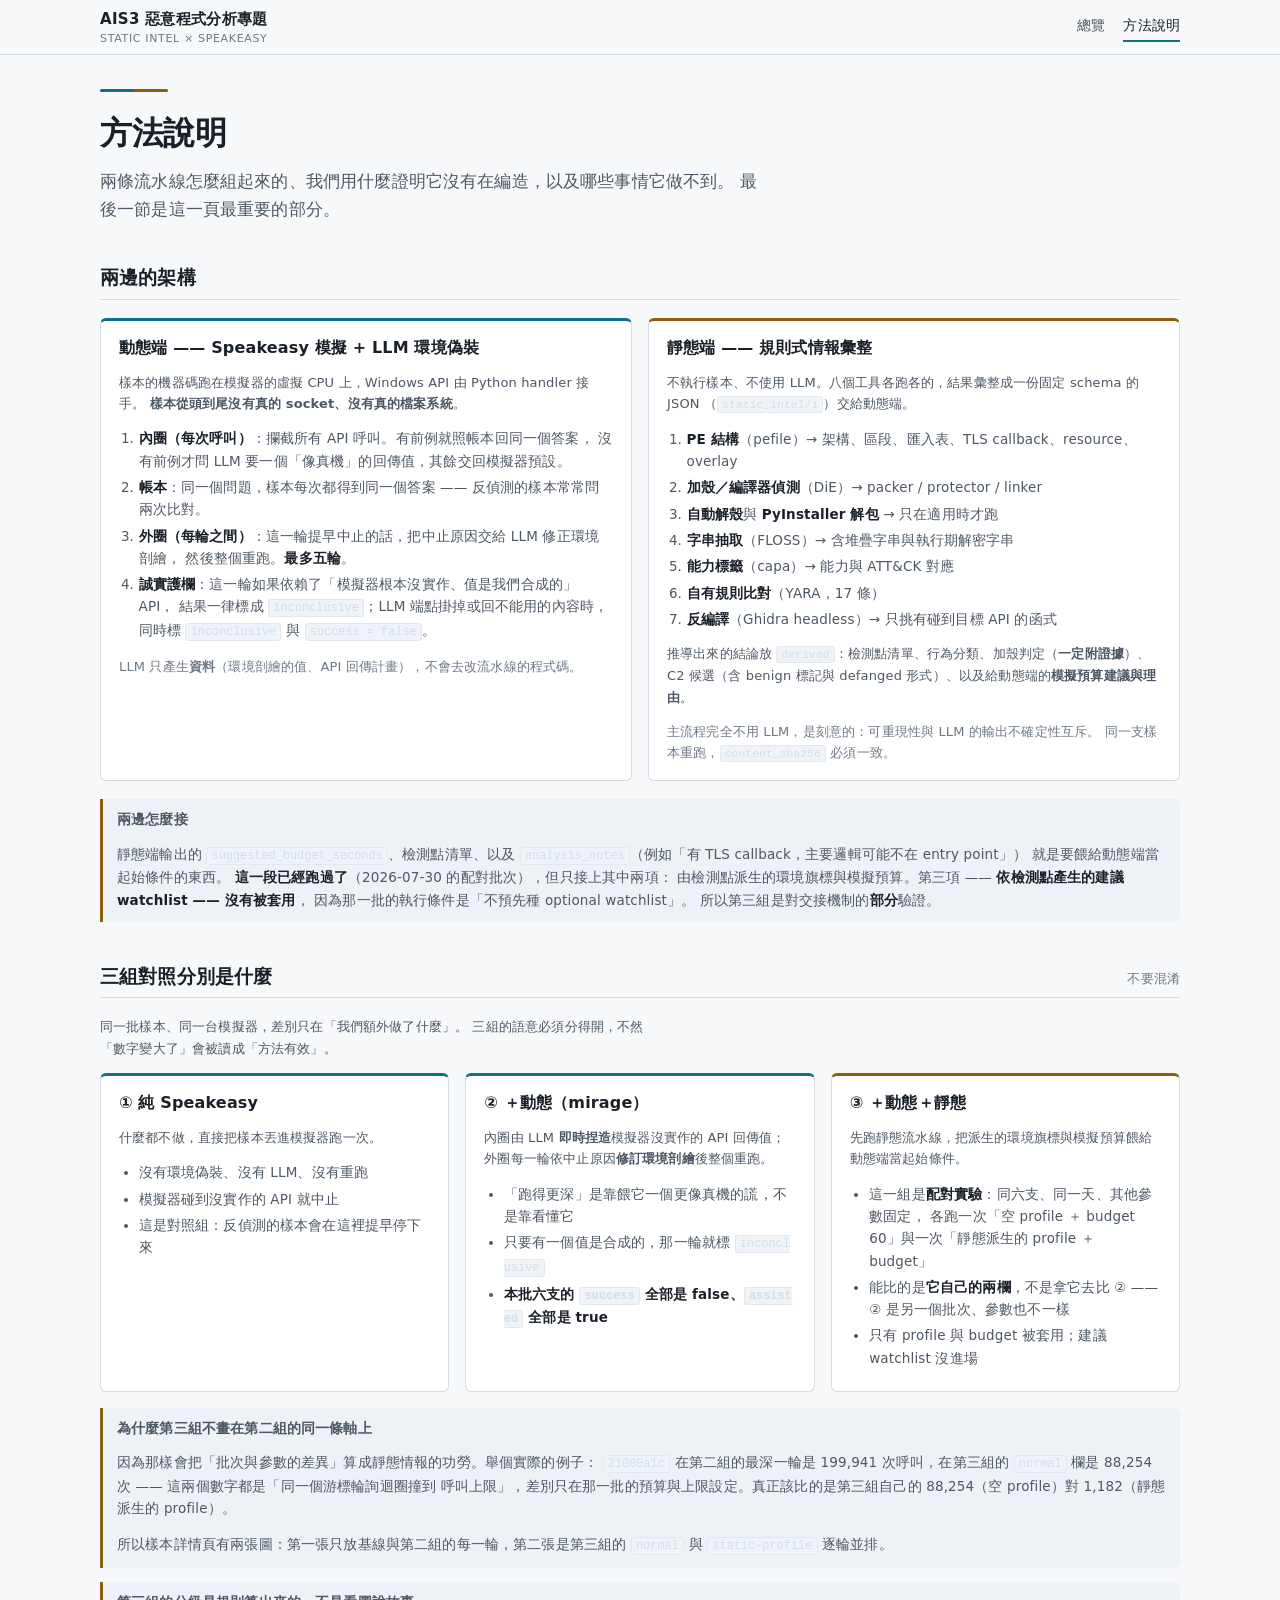
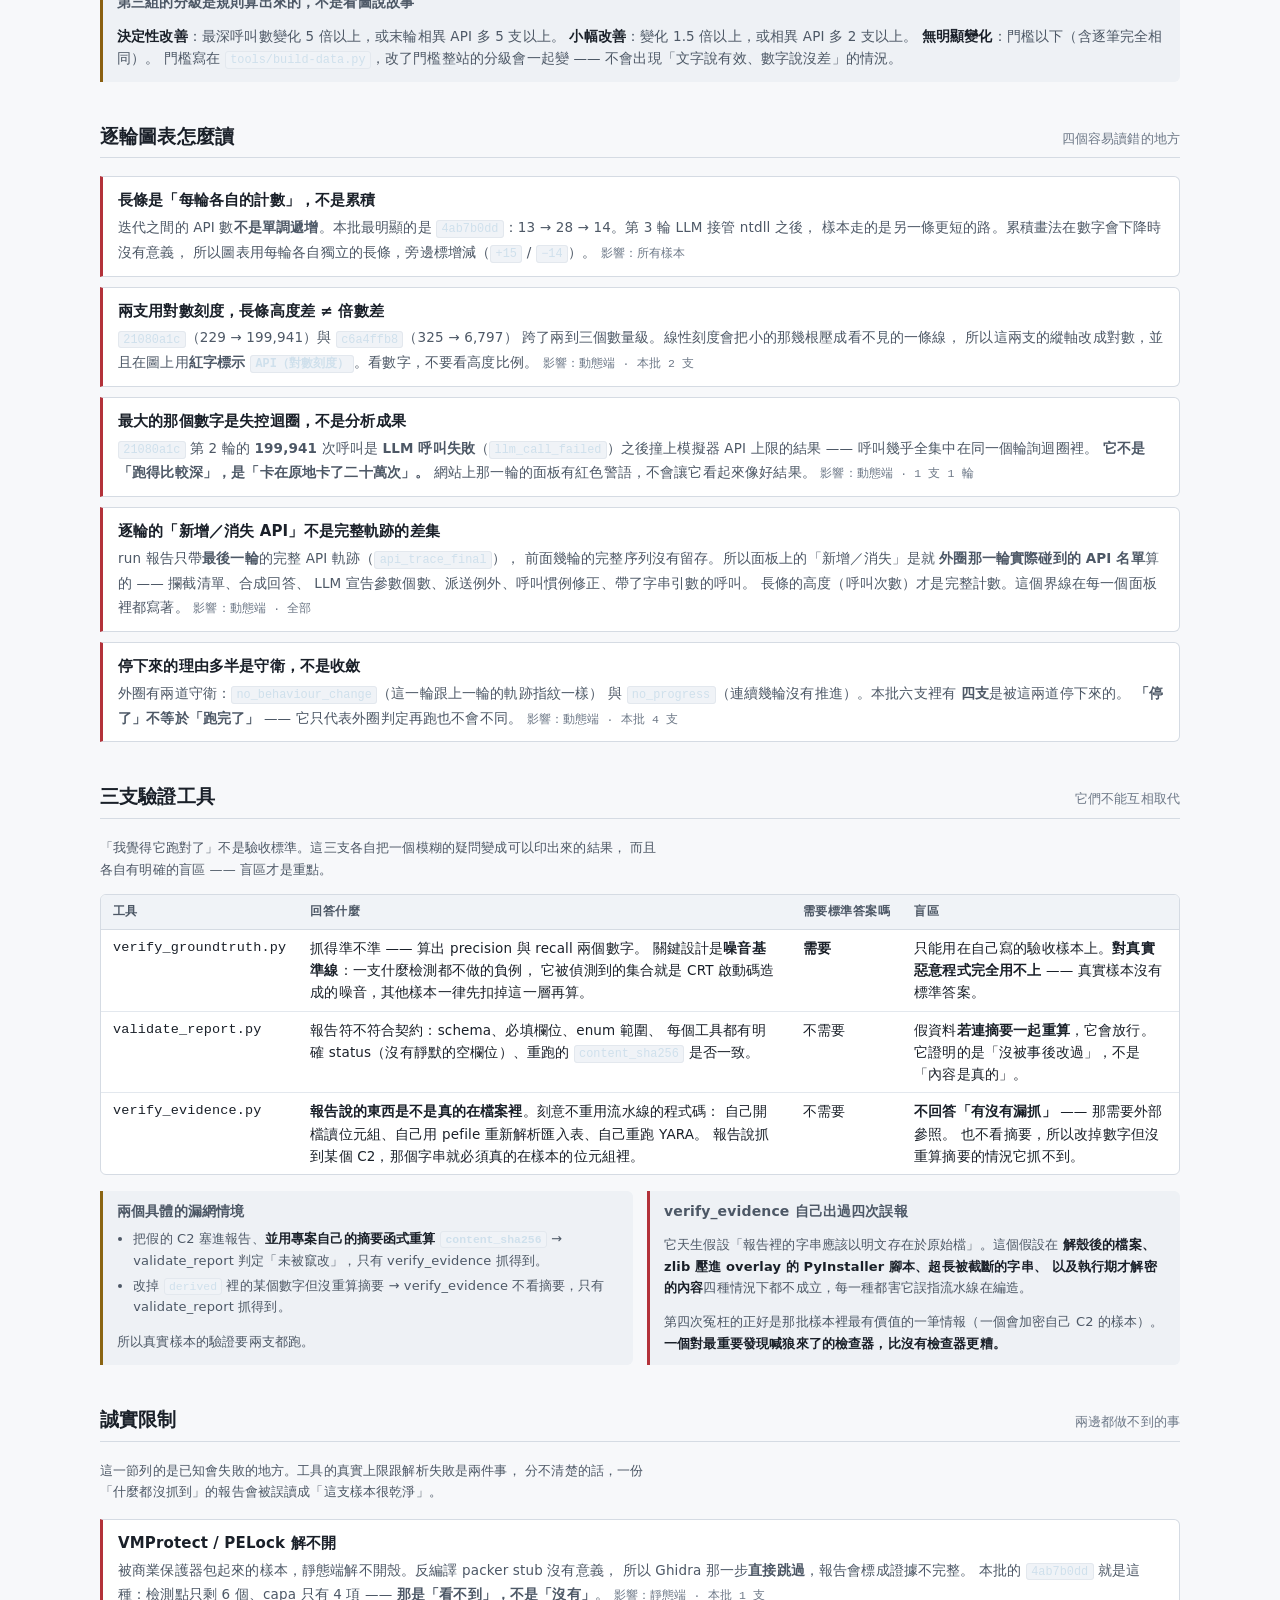
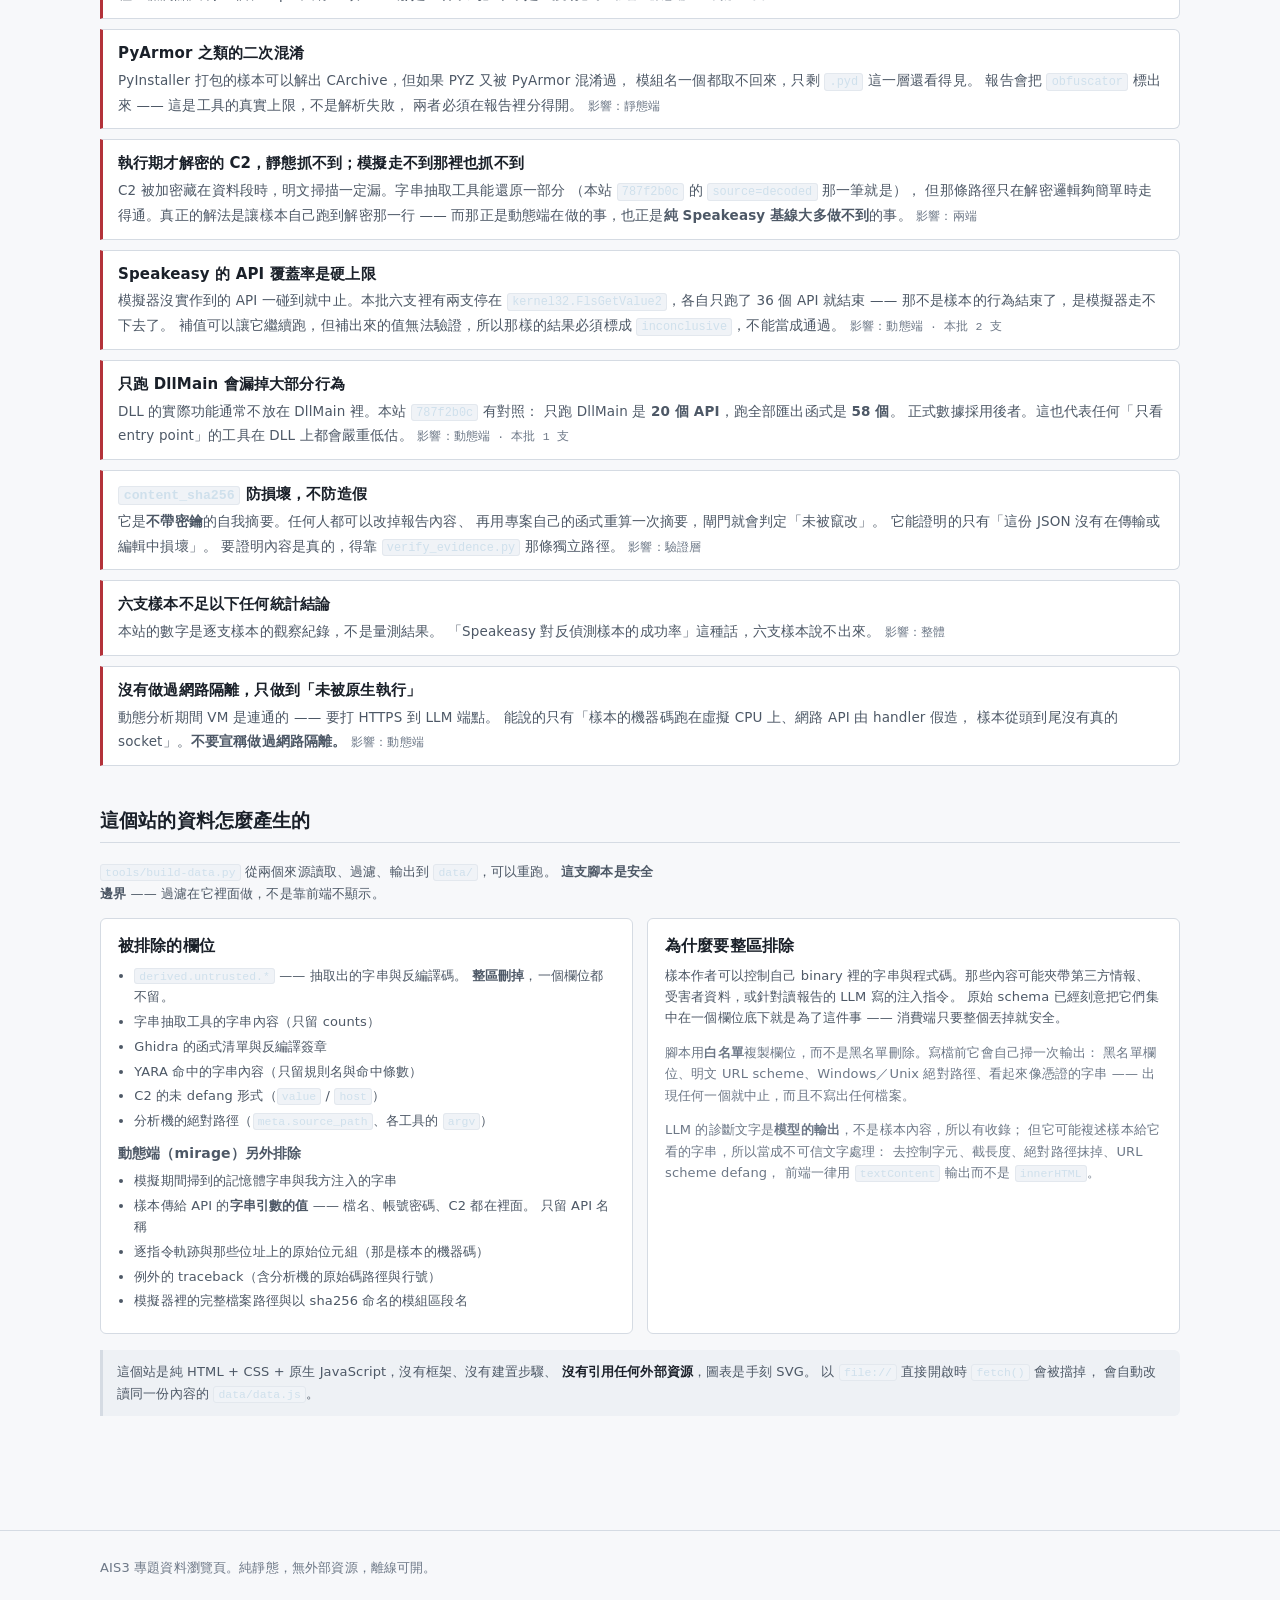
==== commit 79b884f9: "第三組上線：靜態情報餵給動態端的同批 A/B 對照 資料來源是 2026-07-30 的配對批次（6 支 × 2 模式 = 12 份 run，commit 263283d）： normal 是空 pr" ====
--- a/method.html
+++ b/method.html
@@ -91,7 +91,11 @@
         靜態端輸出的 <code>suggested_budget_seconds</code>、檢測點清單、以及
         <code>analysis_notes</code>（例如「有 TLS callback，主要邏輯可能不在 entry point」）
         就是要餵給動態端當起始條件的東西。
-        <strong>這一段整合目前還沒有跑過</strong> —— 本站第三組數據標成「尚未取得」，指的就是它。
+        <strong>這一段已經跑過了</strong>（2026-07-30 的配對批次），但只接上其中兩項：
+        由檢測點派生的環境旗標與模擬預算。第三項 ——
+        <strong>依檢測點產生的建議 watchlist —— 沒有被套用</strong>，
+        因為那一批的執行條件是「不預先種 optional watchlist」。
+        所以第三組是對交接機制的<strong>部分</strong>驗證。
       </p>
     </div>
   </section>
@@ -129,13 +133,43 @@
       </div>
       <div class="arch-box sta">
         <h3>③ ＋動態＋靜態</h3>
-        <p class="small muted">先跑靜態流水線，把結果餵給動態端當起始條件。</p>
+        <p class="small muted">
+          先跑靜態流水線，把派生的環境旗標與模擬預算餵給動態端當起始條件。
+        </p>
         <ul>
-          <li><strong>尚未取得</strong> —— 這一組沒有跑過</li>
-          <li>網站上它是虛線佔位，不會有任何數字</li>
-          <li>要問的是「少走幾輪冤枉路」，那需要跑過才知道</li>
-        </ul>
-      </div>
+          <li>這一組是<strong>配對實驗</strong>：同六支、同一天、其他參數固定，
+            各跑一次「空 profile ＋ budget 60」與一次「靜態派生的 profile ＋ budget」</li>
+          <li>能比的是<strong>它自己的兩欄</strong>，不是拿它去比 ② ——
+            ② 是另一個批次、參數也不一樣</li>
+          <li>只有 profile 與 budget 被套用；建議 watchlist 沒進場</li>
+        </ul>
+      </div>
+    </div>
+
+    <div class="note warn" style="margin-top:16px">
+      <h4>為什麼第三組不畫在第二組的同一條軸上</h4>
+      <p>
+        因為那樣會把「批次與參數的差異」算成靜態情報的功勞。舉個實際的例子：
+        <code>21080a1c</code> 在第二組的最深一輪是 199,941 次呼叫，在第三組的
+        <code>normal</code> 欄是 88,254 次 —— 這兩個數字都是「同一個游標輪詢迴圈撞到
+        呼叫上限」，差別只在那一批的預算與上限設定。真正該比的是第三組自己的
+        88,254（空 profile）對 1,182（靜態派生的 profile）。
+      </p>
+      <p style="margin-bottom:0">
+        所以樣本詳情頁有兩張圖：第一張只放基線與第二組的每一輪，第二張是第三組的
+        <code>normal</code> 與 <code>static-profile</code> 逐輪並排。
+      </p>
+    </div>
+
+    <div class="note sta" style="margin-top:14px">
+      <h4>第三組的分級是規則算出來的，不是看圖說故事</h4>
+      <p style="margin-bottom:0">
+        <strong>決定性改善</strong>：最深呼叫數變化 5 倍以上，或末輪相異 API 多 5 支以上。
+        <strong>小幅改善</strong>：變化 1.5 倍以上，或相異 API 多 2 支以上。
+        <strong>無明顯變化</strong>：門檻以下（含逐筆完全相同）。
+        門檻寫在 <code>tools/build-data.py</code>，改了門檻整站的分級會一起變 ——
+        不會出現「文字說有效、數字說沒差」的情況。
+      </p>
     </div>
   </section>
 
--- a/css/style.css
+++ b/css/style.css
@@ -542,6 +542,56 @@
   border: 1.2px dashed var(--pending);
 }
 
+/* ------------------------------------------- 第三組：同批 A/B 對照 */
+
+/* 那一欄沒有這一輪時畫的空框。留白會被讀成「0 次呼叫」，虛線才看得出
+   是「這一欄只跑了比較少輪」。 */
+.chart-svg .seg-empty {
+  fill: transparent;
+  stroke: var(--pending);
+  stroke-width: 1.2;
+  stroke-dasharray: 3 3;
+}
+
+.hf-grid {
+  display: grid;
+  grid-template-columns: repeat(auto-fit, minmax(300px, 1fr));
+  gap: 14px;
+  margin: 16px 0 20px;
+}
+.hf-card {
+  border: 1px solid var(--line);
+  border-radius: 8px;
+  padding: 14px 16px 16px;
+  background: var(--bg-soft);
+}
+.hf-card > h3 {
+  margin: 0 0 10px;
+  font-size: 14px;
+  letter-spacing: .01em;
+}
+.hf-card .kv { margin-top: 12px; }
+.hf-card details { margin-top: 10px; }
+
+.hf-flag {
+  padding: 8px 0;
+  border-bottom: 1px solid var(--line-soft);
+}
+.hf-flag:last-of-type { border-bottom: 0; }
+.hf-flag > div {
+  display: flex;
+  justify-content: space-between;
+  align-items: baseline;
+  gap: 10px;
+}
+.hf-flag code {
+  font-family: var(--mono);
+  font-size: 12.5px;
+  color: var(--sta);
+  font-weight: 700;
+}
+.hf-flag p { margin: 4px 0 0; }
+
 /* --------------------------------------------- 展開面板裡的逐輪 API 差異 */
 
 .detail-panel h4 {
